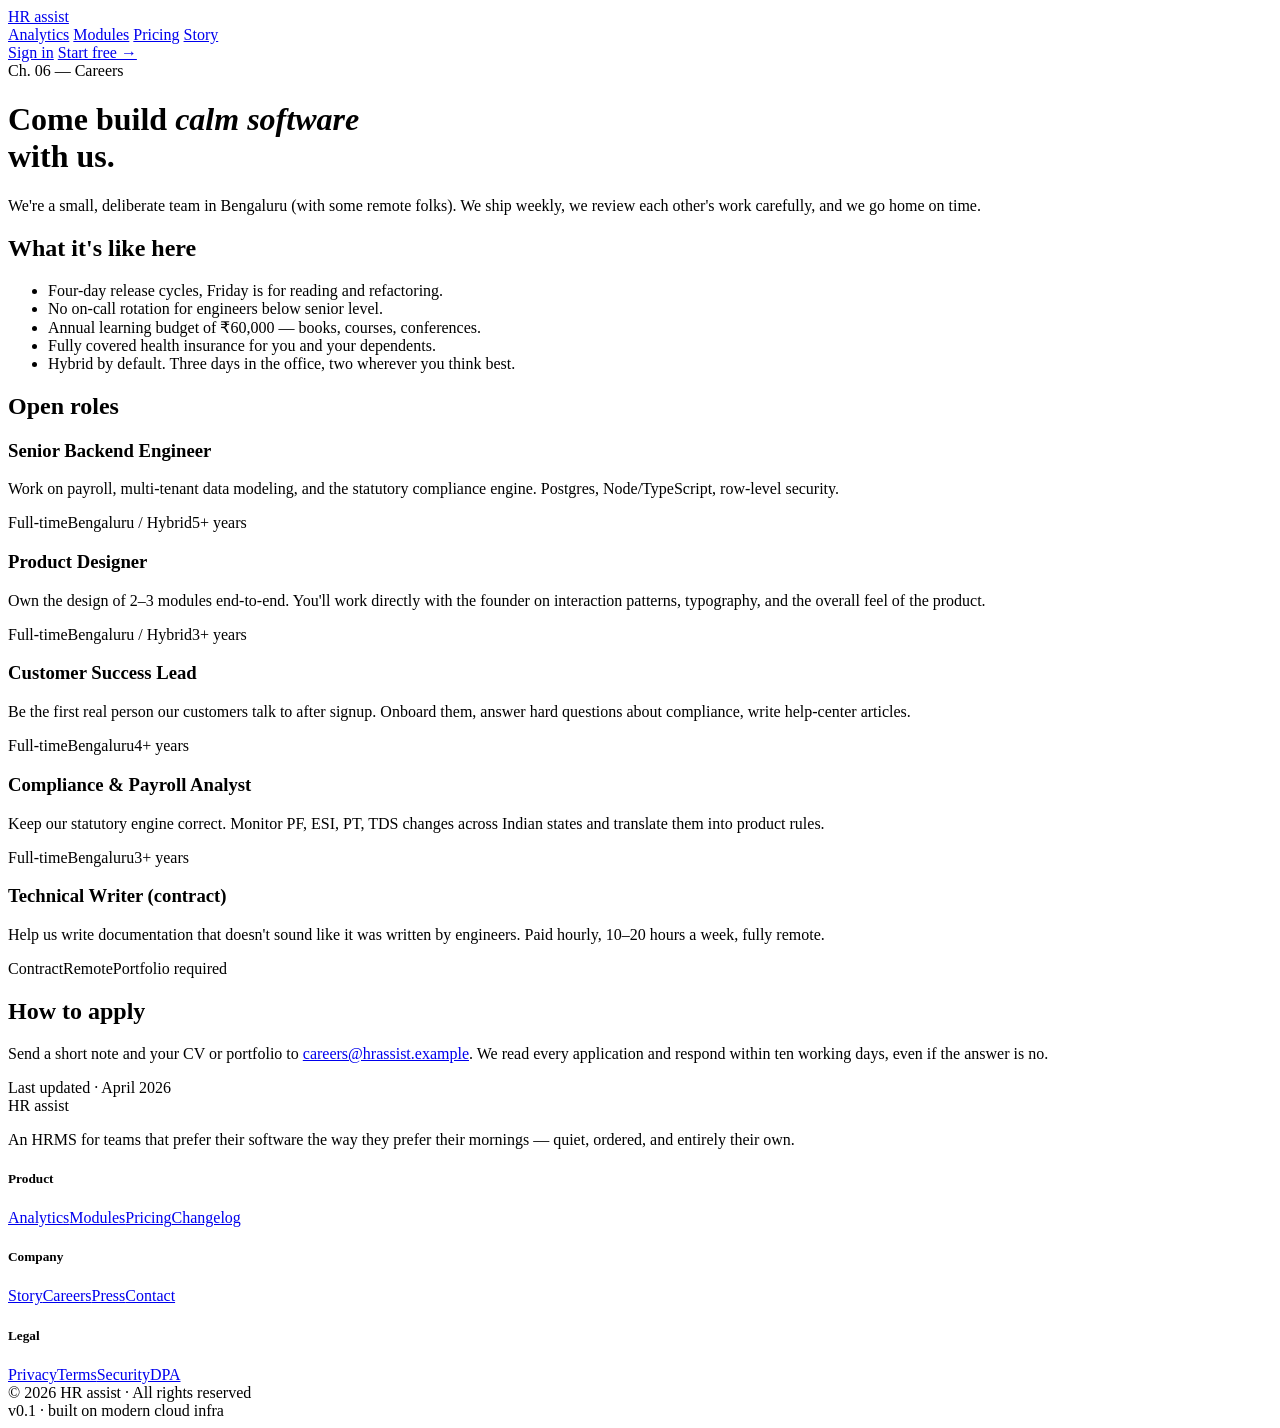
==== careers.html @ 1bcc3409 "Add files via upload" ====
<!doctype html>
<html lang="en">
<head>
<meta charset="utf-8"/>
<meta name="viewport" content="width=device-width,initial-scale=1"/>
<title>Careers — HR assist</title>
<meta name="description" content="Open roles at HR assist — engineering, design, customer success."/>
<link rel="preconnect" href="https://fonts.googleapis.com">
<link rel="preconnect" href="https://fonts.gstatic.com" crossorigin>
<link href="https://fonts.googleapis.com/css2?family=Fraunces:opsz,wght@9..144,300..700&family=Inter+Tight:wght@300..700&family=JetBrains+Mono:wght@400;500&display=swap" rel="stylesheet">
<link rel="stylesheet" href="assets/styles.css">
</head>
<body>
<nav>
  <div class="nav-inner">
    <a href="index.html" class="logo"><span class="logo-mark"></span>HR assist</a>
    <div class="nav-links">
      <a href="index.html#analytics">Analytics</a>
      <a href="index.html#modules">Modules</a>
      <a href="index.html#pricing">Pricing</a>
      <a href="story.html">Story</a>
    </div>
    <div class="nav-cta">
      <a class="btn btn-ghost" href="#">Sign in</a>
      <a class="btn btn-primary" href="https://forms.gle/YOUR_FORM_ID" target="_blank" rel="noopener">Start free →</a>
    </div>
  </div>
</nav>
<main class="page">
  <div class="wrap">
    <div class="eyebrow">Ch. 06 — Careers</div>
    <h1 class="serif">Come build <em>calm software</em><br>with us.</h1>
    <p class="lede">We're a small, deliberate team in Bengaluru (with some remote folks). We ship weekly, we review each other's work carefully, and we go home on time.</p>

    <h2>What it's like here</h2>
    <ul>
      <li>Four-day release cycles, Friday is for reading and refactoring.</li>
      <li>No on-call rotation for engineers below senior level.</li>
      <li>Annual learning budget of ₹60,000 — books, courses, conferences.</li>
      <li>Fully covered health insurance for you and your dependents.</li>
      <li>Hybrid by default. Three days in the office, two wherever you think best.</li>
    </ul>

    <h2>Open roles</h2>
    <div class="jobs">
      <div class="job">
        <h3 class="serif">Senior Backend Engineer</h3>
        <p>Work on payroll, multi-tenant data modeling, and the statutory compliance engine. Postgres, Node/TypeScript, row-level security.</p>
        <div class="tags"><span>Full-time</span><span>Bengaluru / Hybrid</span><span>5+ years</span></div>
      </div>
      <div class="job">
        <h3 class="serif">Product Designer</h3>
        <p>Own the design of 2–3 modules end-to-end. You'll work directly with the founder on interaction patterns, typography, and the overall feel of the product.</p>
        <div class="tags"><span>Full-time</span><span>Bengaluru / Hybrid</span><span>3+ years</span></div>
      </div>
      <div class="job">
        <h3 class="serif">Customer Success Lead</h3>
        <p>Be the first real person our customers talk to after signup. Onboard them, answer hard questions about compliance, write help-center articles.</p>
        <div class="tags"><span>Full-time</span><span>Bengaluru</span><span>4+ years</span></div>
      </div>
      <div class="job">
        <h3 class="serif">Compliance &amp; Payroll Analyst</h3>
        <p>Keep our statutory engine correct. Monitor PF, ESI, PT, TDS changes across Indian states and translate them into product rules.</p>
        <div class="tags"><span>Full-time</span><span>Bengaluru</span><span>3+ years</span></div>
      </div>
      <div class="job">
        <h3 class="serif">Technical Writer (contract)</h3>
        <p>Help us write documentation that doesn't sound like it was written by engineers. Paid hourly, 10–20 hours a week, fully remote.</p>
        <div class="tags"><span>Contract</span><span>Remote</span><span>Portfolio required</span></div>
      </div>
    </div>

    <h2>How to apply</h2>
    <p>Send a short note and your CV or portfolio to <a class="inline" href="mailto:careers@hrassist.example">careers@hrassist.example</a>. We read every application and respond within ten working days, even if the answer is no.</p>

    <div class="meta">Last updated · April 2026</div>

  </div>
</main>
<footer>
  <div class="wrap">
    <div class="foot">
      <div class="foot-brand">
        <div class="logo"><span class="logo-mark"></span>HR assist</div>
        <p>An HRMS for teams that prefer their software the way they prefer their mornings — quiet, ordered, and entirely their own.</p>
      </div>
      <div><h5>Product</h5><a href="index.html#analytics">Analytics</a><a href="index.html#modules">Modules</a><a href="index.html#pricing">Pricing</a><a href="changelog.html">Changelog</a></div>
      <div><h5>Company</h5><a href="story.html">Story</a><a href="careers.html">Careers</a><a href="press.html">Press</a><a href="contact.html">Contact</a></div>
      <div><h5>Legal</h5><a href="privacy.html">Privacy</a><a href="terms.html">Terms</a><a href="security.html">Security</a><a href="dpa.html">DPA</a></div>
    </div>
    <div class="foot-bottom">
      <div>© 2026 HR assist · All rights reserved</div>
      <div class="mono">v0.1 · built on modern cloud infra</div>
    </div>
  </div>
</footer>
<script src="assets/reveal.js"></script>
</body>
</html>
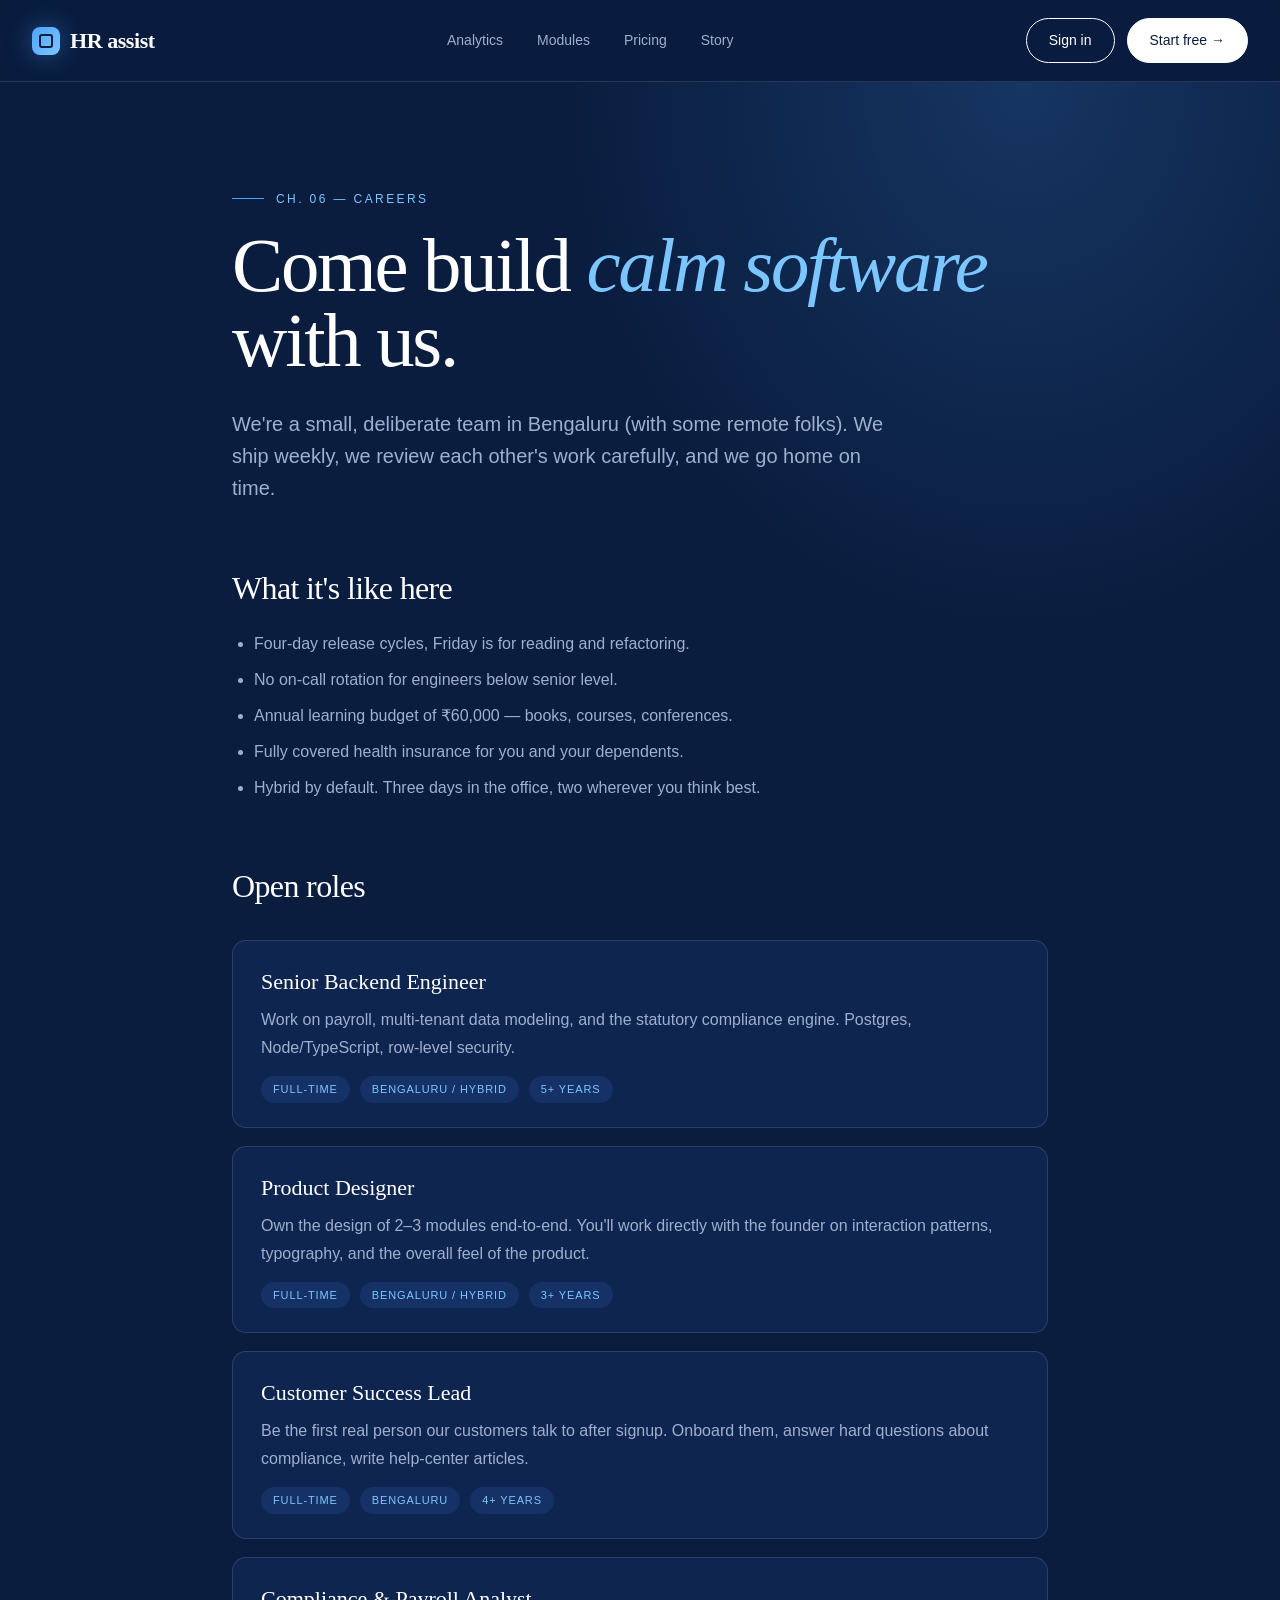
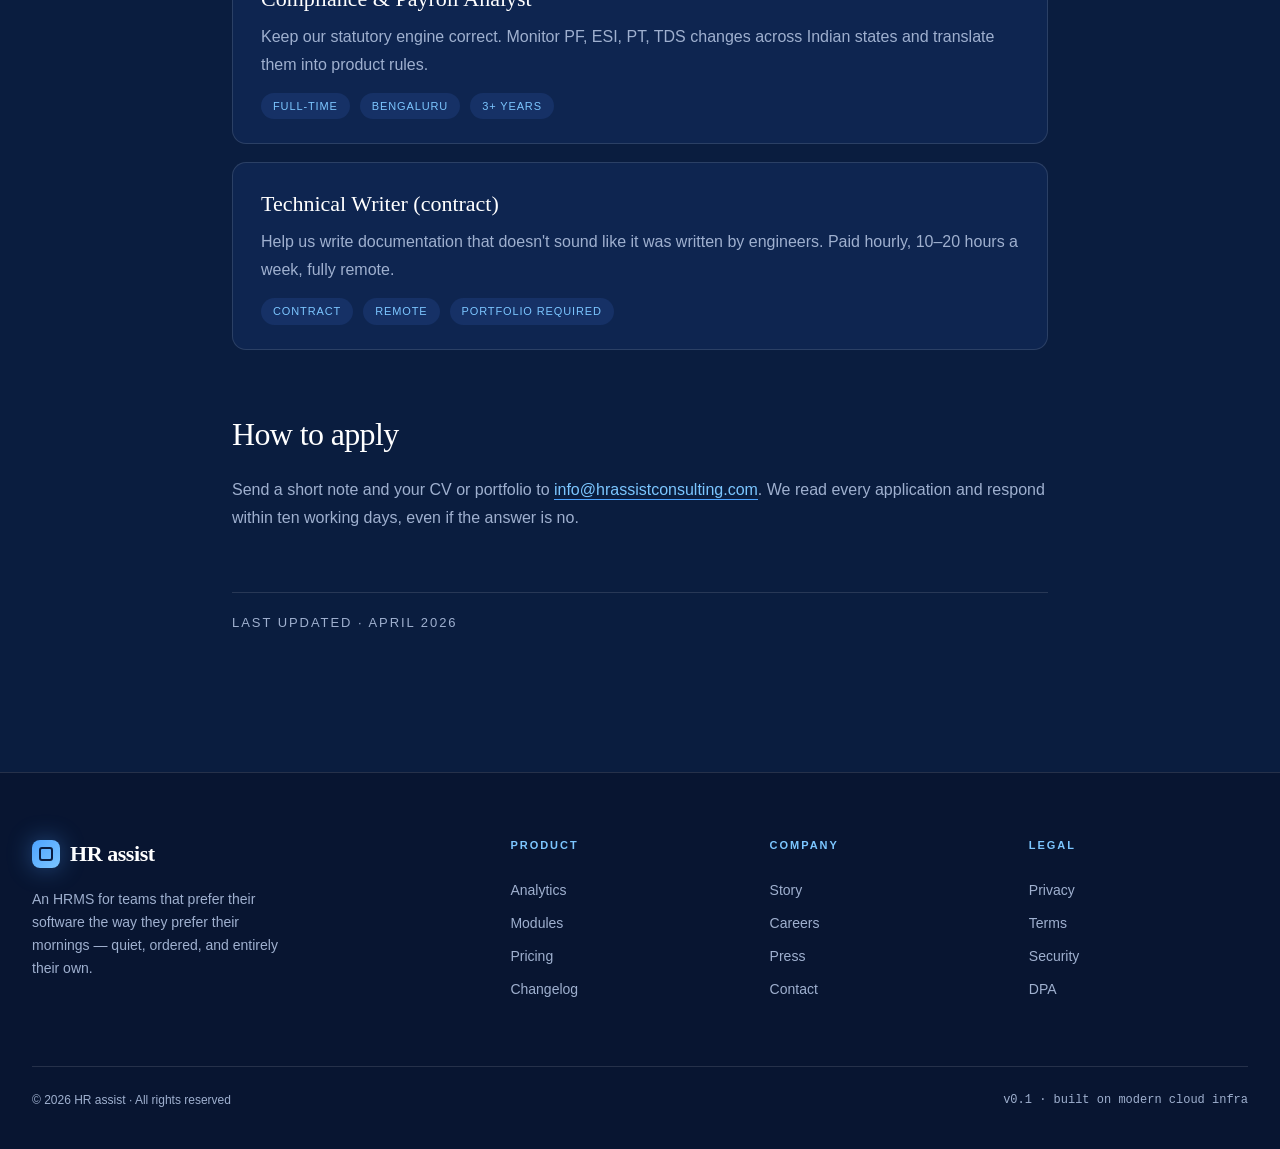
==== commit 598c2f3b: "Update careers.html" ====
--- a/careers.html
+++ b/careers.html
@@ -22,7 +22,7 @@
     </div>
     <div class="nav-cta">
       <a class="btn btn-ghost" href="#">Sign in</a>
-      <a class="btn btn-primary" href="https://forms.gle/YOUR_FORM_ID" target="_blank" rel="noopener">Start free →</a>
+      <a class="btn btn-primary" href="signup.html">Start free →</a>
     </div>
   </div>
 </nav>
@@ -71,7 +71,7 @@
     </div>
 
     <h2>How to apply</h2>
-    <p>Send a short note and your CV or portfolio to <a class="inline" href="mailto:careers@hrassist.example">careers@hrassist.example</a>. We read every application and respond within ten working days, even if the answer is no.</p>
+    <p>Send a short note and your CV or portfolio to <a class="inline" href="mailto:info@hrassistconsulting.com">info@hrassistconsulting.com</a>. We read every application and respond within ten working days, even if the answer is no.</p>
 
     <div class="meta">Last updated · April 2026</div>
 
--- a/assets/styles.css
+++ b/assets/styles.css
@@ -0,0 +1,381 @@
+:root{
+  --navy:#0a1d3f;
+  --navy-2:#0e2550;
+  --navy-3:#163166;
+  --ink:#081531;
+  --white:#ffffff;
+  --paper:#f6f8fc;
+  --mute:#9fb0cf;
+  --line:rgba(255,255,255,.12);
+  --line-dark:rgba(10,29,63,.12);
+  --accent:#4da3ff;
+  --accent-2:#7cc6ff;
+}
+*{box-sizing:border-box;margin:0;padding:0}
+html,body{background:var(--navy);color:var(--white);font-family:"Inter Tight",sans-serif;font-size:16px;line-height:1.5;-webkit-font-smoothing:antialiased}
+body{overflow-x:hidden}
+a{color:inherit;text-decoration:none}
+img{display:block;max-width:100%}
+.serif{font-family:"Fraunces",serif;font-variation-settings:"SOFT" 30}
+.mono{font-family:"JetBrains Mono",monospace}
+.wrap{max-width:1280px;margin:0 auto;padding:0 32px}
+
+/* NAV */
+nav{position:sticky;top:0;z-index:50;background:rgba(10,29,63,.78);backdrop-filter:blur(14px);border-bottom:1px solid var(--line)}
+.nav-inner{display:flex;align-items:center;justify-content:space-between;padding:18px 32px;max-width:1280px;margin:0 auto}
+.logo{font-family:"Fraunces",serif;font-weight:600;font-size:22px;letter-spacing:-.02em;display:flex;align-items:center;gap:10px}
+.logo-mark{width:28px;height:28px;border-radius:8px;background:linear-gradient(135deg,var(--accent),var(--accent-2));position:relative;box-shadow:0 0 24px rgba(77,163,255,.4)}
+.logo-mark::after{content:"";position:absolute;inset:7px;border:2px solid var(--navy);border-radius:3px}
+.nav-links{display:flex;gap:34px;font-size:14px;color:var(--mute)}
+.nav-links a:hover{color:var(--accent-2)}
+.nav-cta{display:flex;gap:12px;align-items:center}
+.btn{padding:11px 22px;border-radius:999px;font-size:14px;font-weight:500;border:1px solid var(--white);transition:.2s;cursor:pointer;display:inline-flex;align-items:center;gap:8px}
+.btn-primary{background:var(--white);color:var(--navy);border-color:var(--white)}
+.btn-primary:hover{background:var(--accent);color:var(--white);border-color:var(--accent)}
+.btn-ghost{background:transparent;color:var(--white)}
+.btn-ghost:hover{background:var(--white);color:var(--navy)}
+@media(max-width:860px){.nav-links{display:none}}
+
+/* HERO */
+.hero{padding:90px 0 60px;position:relative;overflow:hidden}
+.hero::before{content:"";position:absolute;inset:0;background:
+  radial-gradient(ellipse 60% 50% at 80% 10%,rgba(77,163,255,.25),transparent 60%),
+  radial-gradient(ellipse 50% 40% at 10% 60%,rgba(124,198,255,.12),transparent 60%);
+  pointer-events:none}
+.hero .wrap{position:relative}
+.eyebrow{display:inline-flex;align-items:center;gap:12px;font-size:12px;letter-spacing:.2em;text-transform:uppercase;color:var(--accent-2);margin-bottom:28px}
+.eyebrow::before{content:"";width:32px;height:1px;background:var(--accent)}
+.hero h1{font-family:"Fraunces",serif;font-weight:300;font-size:clamp(44px,7.5vw,108px);line-height:.95;letter-spacing:-.035em;max-width:15ch}
+.hero h1 em{font-style:italic;font-weight:400;color:var(--accent-2)}
+.hero h1 .under{text-decoration:underline;text-decoration-thickness:2px;text-underline-offset:12px;text-decoration-color:var(--accent)}
+.hero-sub{display:grid;grid-template-columns:1.4fr 1fr;gap:60px;margin-top:56px;align-items:end}
+.hero-sub p{font-size:19px;color:var(--mute);max-width:48ch;line-height:1.6}
+.hero-meta{font-size:13px;color:var(--mute);text-align:right}
+.hero-meta .num{font-family:"Fraunces",serif;font-size:48px;color:var(--white);display:block;line-height:1;font-weight:400}
+.hero-ctas{display:flex;gap:14px;margin-top:36px;flex-wrap:wrap}
+@media(max-width:860px){.hero-sub{grid-template-columns:1fr;gap:28px}.hero-meta{text-align:left}}
+
+/* HERO IMAGE MONTAGE */
+.montage{margin-top:90px;display:grid;grid-template-columns:1.6fr 1fr;gap:22px;position:relative}
+.montage-main{border-radius:16px;overflow:hidden;border:1px solid var(--line);box-shadow:0 40px 80px -30px rgba(0,0,0,.6);position:relative;aspect-ratio:16/10}
+.montage-main img{width:100%;height:100%;object-fit:cover}
+.montage-main::after{content:"";position:absolute;inset:0;background:linear-gradient(180deg,transparent 40%,rgba(10,29,63,.6));pointer-events:none}
+.montage-tag{position:absolute;left:24px;bottom:24px;font-size:12px;letter-spacing:.15em;text-transform:uppercase;color:var(--white);background:rgba(10,29,63,.7);backdrop-filter:blur(8px);padding:10px 16px;border-radius:999px;border:1px solid var(--line);z-index:2}
+.montage-side{display:grid;grid-template-rows:1fr 1fr;gap:22px}
+.montage-side > div{border-radius:16px;overflow:hidden;border:1px solid var(--line);position:relative}
+.montage-side img{width:100%;height:100%;object-fit:cover}
+.montage-side > div::after{content:"";position:absolute;inset:0;background:linear-gradient(180deg,transparent 50%,rgba(10,29,63,.7))}
+.side-lbl{position:absolute;left:18px;bottom:16px;font-family:"Fraunces",serif;font-size:20px;font-style:italic;z-index:2}
+@media(max-width:860px){.montage{grid-template-columns:1fr}}
+
+/* MARQUEE */
+.marquee{margin-top:100px;border-top:1px solid var(--line);border-bottom:1px solid var(--line);overflow:hidden;background:var(--navy-2)}
+.marquee-track{display:flex;gap:60px;padding:22px 0;white-space:nowrap;animation:scroll 40s linear infinite;font-family:"Fraunces",serif;font-size:22px;font-style:italic;color:var(--mute)}
+.marquee-track span{display:inline-flex;align-items:center;gap:60px}
+.marquee-track span::after{content:"âœ¦";color:var(--accent);font-style:normal}
+@keyframes scroll{to{transform:translateX(-50%)}}
+
+/* SECTIONS */
+section{padding:120px 0}
+.section-head{display:grid;grid-template-columns:1fr 2fr;gap:60px;margin-bottom:80px;align-items:end}
+.section-head .tag{font-size:12px;text-transform:uppercase;letter-spacing:.2em;color:var(--accent-2)}
+.section-head h2{font-family:"Fraunces",serif;font-weight:300;font-size:clamp(36px,5vw,72px);line-height:1;letter-spacing:-.03em;margin-top:18px}
+.section-head h2 em{font-style:italic;color:var(--mute)}
+.section-head .intro{font-size:17px;color:var(--mute);max-width:52ch;padding-bottom:12px;line-height:1.65}
+@media(max-width:860px){.section-head{grid-template-columns:1fr;gap:24px}}
+
+/* ANALYTICS SHOWCASE */
+.showcase{display:grid;grid-template-columns:repeat(12,1fr);gap:20px}
+.card{border:1px solid var(--line);border-radius:16px;overflow:hidden;background:var(--navy-2);position:relative;transition:.3s}
+.card:hover{transform:translateY(-6px);border-color:var(--accent)}
+.card .img{aspect-ratio:16/10;overflow:hidden;position:relative}
+.card .img img{width:100%;height:100%;object-fit:cover;transition:.6s}
+.card:hover .img img{transform:scale(1.05)}
+.card .img::after{content:"";position:absolute;inset:0;background:linear-gradient(180deg,transparent 50%,rgba(10,29,63,.85))}
+.card .body{padding:26px 28px}
+.card .num{font-family:"JetBrains Mono",monospace;font-size:11px;color:var(--accent);letter-spacing:.15em}
+.card h3{font-family:"Fraunces",serif;font-size:28px;font-weight:400;letter-spacing:-.02em;margin:10px 0 10px;line-height:1.1}
+.card h3 em{font-style:italic;color:var(--accent-2)}
+.card p{font-size:14px;color:var(--mute);line-height:1.6}
+.card.w4{grid-column:span 4}
+.card.w6{grid-column:span 6}
+.card.w8{grid-column:span 8}
+.card.w12{grid-column:span 12}
+@media(max-width:980px){.card.w4,.card.w6,.card.w8,.card.w12{grid-column:span 12}}
+
+/* MODULES GRID */
+.modules{display:grid;grid-template-columns:repeat(12,1fr);gap:20px}
+.mod{grid-column:span 4;border:1px solid var(--line);border-radius:14px;padding:30px;background:var(--navy-2);min-height:240px;display:flex;flex-direction:column;justify-content:space-between;position:relative;transition:.3s;overflow:hidden}
+.mod:hover{background:var(--navy-3);transform:translateY(-4px);border-color:var(--accent)}
+.mod-num{font-family:"JetBrains Mono",monospace;font-size:11px;color:var(--accent);letter-spacing:.15em}
+.mod h3{font-family:"Fraunces",serif;font-size:28px;font-weight:400;letter-spacing:-.02em;margin:16px 0 12px;line-height:1.1}
+.mod h3 em{font-style:italic}
+.mod-list{font-size:13px;color:var(--mute);line-height:1.75;list-style:none}
+.mod-list li{padding-left:16px;position:relative}
+.mod-list li::before{content:"-”";position:absolute;left:0;color:var(--accent)}
+.mod.feat{grid-column:span 8;background:linear-gradient(135deg,var(--navy-3),var(--navy-2));border-color:var(--accent)}
+.mod.feat h3{font-size:42px;max-width:14ch}
+@media(max-width:980px){.mod,.mod.feat{grid-column:span 12}}
+
+/* STATS BAND */
+.stats{padding:100px 0;border-top:1px solid var(--line);border-bottom:1px solid var(--line);background:var(--navy-2);position:relative;overflow:hidden}
+.stats::before{content:"";position:absolute;inset:0;background:radial-gradient(circle at 70% 50%,rgba(77,163,255,.12),transparent 60%)}
+.stats .wrap{position:relative}
+.stats-grid{display:grid;grid-template-columns:repeat(4,1fr);gap:40px}
+.stats-grid div{border-left:1px solid var(--line);padding-left:24px}
+.stats-grid .num{font-family:"Fraunces",serif;font-size:64px;font-weight:300;color:var(--white);line-height:1;letter-spacing:-.03em}
+.stats-grid .num em{color:var(--accent-2);font-style:italic}
+.stats-grid .lbl{font-size:13px;color:var(--mute);margin-top:12px;line-height:1.5}
+@media(max-width:780px){.stats-grid{grid-template-columns:1fr 1fr;gap:30px}}
+
+/* QUOTE */
+.quote{padding:140px 0;text-align:center;position:relative;overflow:hidden}
+.quote::before{content:"";position:absolute;inset:0;background:radial-gradient(ellipse 50% 40% at 50% 50%,rgba(77,163,255,.12),transparent 70%)}
+.quote .wrap{position:relative}
+.quote blockquote{font-family:"Fraunces",serif;font-weight:300;font-style:italic;font-size:clamp(28px,4vw,52px);line-height:1.2;letter-spacing:-.02em;max-width:22ch;margin:0 auto}
+.quote blockquote::before{content:"\201C";color:var(--accent);font-size:1.3em;line-height:0;vertical-align:-.3em;margin-right:.1em}
+.quote blockquote::after{content:"\201D";color:var(--accent);font-size:1.3em;line-height:0;vertical-align:-.3em}
+.quote cite{display:block;margin-top:40px;font-size:13px;text-transform:uppercase;letter-spacing:.18em;color:var(--mute);font-style:normal}
+
+/* PRICING */
+.price-grid{display:grid;grid-template-columns:repeat(3,1fr);gap:24px;margin-top:60px}
+.price-grid.two{grid-template-columns:repeat(2,1fr);max-width:900px;margin-left:auto;margin-right:auto}
+.price{border:1px solid var(--line);border-radius:16px;padding:38px 32px;background:var(--navy-2);display:flex;flex-direction:column;transition:.3s}
+.price:hover{border-color:var(--accent)}
+.price.feat{background:var(--white);color:var(--navy);position:relative;border-color:var(--white)}
+.price.feat::before{content:"Most chosen";position:absolute;top:-13px;left:32px;background:var(--accent);color:var(--white);font-size:11px;padding:6px 14px;border-radius:999px;text-transform:uppercase;letter-spacing:.12em}
+.price h4{font-family:"Fraunces",serif;font-size:26px;font-weight:400;font-style:italic}
+.price .amt{font-family:"Fraunces",serif;font-size:64px;font-weight:300;letter-spacing:-.03em;line-height:1;margin:20px 0}
+.price .amt small{font-size:14px;color:var(--mute);font-family:"Inter Tight",sans-serif}
+.price.feat .amt small{color:#5a7199}
+.price ul{list-style:none;margin:24px 0;font-size:14px;flex:1}
+.price li{padding:10px 0;border-bottom:1px dashed var(--line);display:flex;gap:10px}
+.price.feat li{border-color:rgba(10,29,63,.12)}
+.price li::before{content:"+";color:var(--accent);font-weight:600}
+.price .btn{justify-content:center}
+@media(max-width:860px){.price-grid,.price-grid.two{grid-template-columns:1fr}}
+
+/* CTA FINAL */
+.cta-final{padding:160px 0;text-align:center;position:relative;overflow:hidden}
+.cta-final::before{content:"";position:absolute;inset:0;background:
+  radial-gradient(ellipse 60% 50% at 50% 50%,rgba(77,163,255,.25),transparent 60%)}
+.cta-final .wrap{position:relative}
+.cta-final h2{font-family:"Fraunces",serif;font-weight:300;font-size:clamp(48px,8vw,128px);line-height:.92;letter-spacing:-.04em;max-width:15ch;margin:0 auto}
+.cta-final h2 em{font-style:italic;color:var(--accent-2)}
+.cta-final .btn{margin-top:48px;padding:18px 36px;font-size:16px}
+
+/* FOOTER */
+footer{border-top:1px solid var(--line);padding:64px 0 40px;background:var(--ink)}
+.foot{display:grid;grid-template-columns:2fr 1fr 1fr 1fr;gap:40px}
+.foot h5{font-size:11px;text-transform:uppercase;letter-spacing:.18em;color:var(--accent-2);margin-bottom:20px}
+.foot a{display:block;font-size:14px;padding:6px 0;color:var(--mute)}
+.foot a:hover{color:var(--white)}
+.foot-brand p{font-size:14px;color:var(--mute);margin-top:18px;max-width:34ch;line-height:1.65}
+.foot-bottom{margin-top:60px;padding-top:24px;border-top:1px solid var(--line);display:flex;justify-content:space-between;font-size:12px;color:var(--mute)}
+@media(max-width:780px){.foot{grid-template-columns:1fr 1fr}.foot-bottom{flex-direction:column;gap:10px}}
+
+.reveal{opacity:0;transform:translateY(28px);transition:opacity .9s ease,transform .9s ease}
+.reveal.in{opacity:1;transform:none}
+
+/* ---------- SUBPAGE (story, careers, legal, etc.) ---------- */
+.page{padding:100px 0 140px;position:relative;overflow:hidden}
+.page::before{content:"";position:absolute;inset:0;background:radial-gradient(ellipse 60% 40% at 80% 0%,rgba(77,163,255,.18),transparent 60%);pointer-events:none}
+.page .wrap{position:relative;max-width:880px}
+.page .eyebrow{margin-bottom:20px}
+.page h1{font-family:"Fraunces",serif;font-weight:300;font-size:clamp(42px,6vw,84px);line-height:.98;letter-spacing:-.03em;margin-bottom:30px}
+.page h1 em{font-style:italic;color:var(--accent-2)}
+.page .lede{font-size:20px;color:var(--mute);line-height:1.6;max-width:60ch;margin-bottom:60px}
+.page h2{font-family:"Fraunces",serif;font-weight:400;font-size:32px;letter-spacing:-.02em;margin:60px 0 18px;color:var(--white)}
+.page h3{font-family:"Fraunces",serif;font-weight:400;font-size:22px;margin:36px 0 12px;color:var(--accent-2)}
+.page p,.page li{font-size:16px;color:var(--mute);line-height:1.75;margin-bottom:14px}
+.page ul,.page ol{padding-left:22px;margin-bottom:20px}
+.page li{margin-bottom:8px}
+.page strong{color:var(--white);font-weight:500}
+.page a.inline{color:var(--accent-2);border-bottom:1px solid var(--accent);padding-bottom:1px}
+.page .meta{font-size:13px;color:var(--mute);text-transform:uppercase;letter-spacing:.15em;margin-top:60px;padding-top:20px;border-top:1px solid var(--line)}
+
+.jobs{display:grid;gap:18px;margin-top:30px}
+.job{border:1px solid var(--line);border-radius:14px;padding:24px 28px;background:var(--navy-2);transition:.3s}
+.job:hover{border-color:var(--accent);transform:translateY(-3px)}
+.job h3{margin:0 0 8px;color:var(--white)}
+.job .tags{display:flex;gap:10px;flex-wrap:wrap;margin-top:14px}
+.job .tags span{font-size:11px;padding:5px 12px;border-radius:999px;background:var(--navy-3);color:var(--accent-2);letter-spacing:.08em;text-transform:uppercase}
+
+.contact-grid{display:grid;grid-template-columns:1fr 1fr;gap:24px;margin-top:30px}
+.contact-card{border:1px solid var(--line);border-radius:14px;padding:28px;background:var(--navy-2)}
+.contact-card h3{margin-top:0;color:var(--white)}
+@media(max-width:780px){.contact-grid{grid-template-columns:1fr}}
+
+.changelog-entry{border-left:2px solid var(--accent);padding-left:24px;margin-bottom:40px}
+.changelog-entry .date{font-family:"JetBrains Mono",monospace;font-size:12px;color:var(--accent);letter-spacing:.12em}
+.changelog-entry h3{margin:6px 0 12px;color:var(--white)}
+
+/* ---------- SIGNUP PAGE ---------- */
+.signup-page{padding:70px 0 120px;position:relative;overflow:hidden;min-height:calc(100vh - 80px)}
+.signup-page::before{content:"";position:absolute;inset:0;background:
+  radial-gradient(ellipse 60% 50% at 85% 15%,rgba(77,163,255,.22),transparent 60%),
+  radial-gradient(ellipse 50% 40% at 15% 80%,rgba(124,198,255,.10),transparent 60%);
+  pointer-events:none}
+.signup-page .wrap{position:relative}
+.signup-grid{display:grid;grid-template-columns:1fr 1.2fr;gap:80px;align-items:start}
+@media(max-width:960px){.signup-grid{grid-template-columns:1fr;gap:60px}}
+
+.signup-intro .eyebrow{margin-bottom:24px}
+.signup-intro h1{font-family:"Fraunces",serif;font-weight:300;font-size:clamp(40px,5.5vw,76px);line-height:.98;letter-spacing:-.03em;margin-bottom:28px}
+.signup-intro h1 em{font-style:italic;color:var(--accent-2)}
+.signup-intro .lede{font-size:18px;color:var(--mute);line-height:1.65;max-width:42ch;margin-bottom:48px}
+
+.signup-bullets{list-style:none;display:flex;flex-direction:column;gap:24px;margin-bottom:48px}
+.signup-bullets li{display:flex;gap:18px;align-items:flex-start}
+.bullet-num{font-family:"JetBrains Mono",monospace;font-size:11px;color:var(--accent);letter-spacing:.12em;border:1px solid var(--line);padding:6px 10px;border-radius:6px;flex-shrink:0;margin-top:2px}
+.signup-bullets strong{display:block;font-family:"Fraunces",serif;font-size:18px;font-weight:400;color:var(--white);margin-bottom:4px}
+.signup-bullets p{font-size:14px;color:var(--mute);line-height:1.6;margin:0}
+
+.signup-trust{border-top:1px solid var(--line);padding-top:28px;margin-top:12px}
+.signup-trust .mono{font-size:11px;color:var(--accent-2);letter-spacing:.15em;text-transform:uppercase;margin-bottom:10px}
+.signup-trust p{font-size:13px;color:var(--mute);line-height:1.6;max-width:38ch}
+
+/* Form card */
+.signup-form-wrap{position:relative}
+.signup-form{background:var(--navy-2);border:1px solid var(--line);border-radius:20px;padding:48px 44px;box-shadow:0 40px 80px -40px rgba(0,0,0,.5)}
+@media(max-width:640px){.signup-form{padding:32px 24px;border-radius:16px}}
+
+.form-head{margin-bottom:36px;padding-bottom:28px;border-bottom:1px solid var(--line)}
+.form-head .tag{font-size:11px;text-transform:uppercase;letter-spacing:.2em;color:var(--accent-2);margin-bottom:12px}
+.form-head h2{font-family:"Fraunces",serif;font-size:36px;font-weight:300;letter-spacing:-.02em}
+.form-head h2 em{font-style:italic;color:var(--accent-2)}
+
+.field{margin-bottom:26px}
+.field-row{display:grid;grid-template-columns:1fr 1fr;gap:20px;margin-bottom:26px}
+.field-row .field{margin-bottom:0}
+@media(max-width:560px){.field-row{grid-template-columns:1fr;gap:26px}}
+
+.field label{display:block;font-size:13px;font-weight:500;color:var(--white);margin-bottom:10px;letter-spacing:.01em}
+.field .req{color:var(--accent);margin-left:2px}
+.field .hint,.field .hint-inline{font-size:12px;color:var(--mute);margin-top:6px;display:block}
+.field .hint-inline{display:inline;margin-left:8px;font-weight:400;text-transform:none;letter-spacing:0}
+
+.field input[type=text],
+.field input[type=email],
+.field input[type=tel],
+.field textarea{
+  width:100%;
+  background:var(--navy);
+  border:1px solid var(--line);
+  border-radius:10px;
+  padding:14px 16px;
+  color:var(--white);
+  font-family:inherit;
+  font-size:15px;
+  line-height:1.5;
+  transition:.2s;
+}
+.field input::placeholder,.field textarea::placeholder{color:#5a6b8a}
+.field input:focus,.field textarea:focus{
+  outline:none;
+  border-color:var(--accent);
+  background:var(--navy-3);
+  box-shadow:0 0 0 4px rgba(77,163,255,.12);
+}
+.field textarea{resize:vertical;min-height:100px}
+.field input:invalid:not(:placeholder-shown){border-color:#ff6b6b}
+
+/* Radio card group */
+.radio-grid{display:grid;grid-template-columns:repeat(5,1fr);gap:10px}
+@media(max-width:720px){.radio-grid{grid-template-columns:repeat(2,1fr)}}
+.radio-card{position:relative;cursor:pointer}
+.radio-card input{position:absolute;opacity:0;pointer-events:none}
+.radio-label{
+  display:flex;flex-direction:column;align-items:center;justify-content:center;
+  padding:16px 10px;
+  border:1px solid var(--line);
+  border-radius:10px;
+  background:var(--navy);
+  transition:.2s;
+  text-align:center;
+  min-height:72px;
+}
+.radio-label strong{font-family:"Fraunces",serif;font-size:18px;font-weight:400;color:var(--white);display:block}
+.radio-label small{font-size:11px;color:var(--mute);margin-top:4px;letter-spacing:.02em}
+.radio-card:hover .radio-label{border-color:var(--accent-2);background:var(--navy-3)}
+.radio-card input:checked + .radio-label{
+  border-color:var(--accent);
+  background:linear-gradient(135deg,rgba(77,163,255,.18),rgba(77,163,255,.06));
+  box-shadow:0 0 0 3px rgba(77,163,255,.15);
+}
+.radio-card input:checked + .radio-label strong{color:var(--accent-2)}
+
+/* Chip checkboxes */
+.chip-grid{display:flex;flex-wrap:wrap;gap:8px}
+.chip{position:relative;cursor:pointer}
+.chip input{position:absolute;opacity:0;pointer-events:none}
+.chip span{
+  display:inline-block;
+  padding:9px 16px;
+  border:1px solid var(--line);
+  border-radius:999px;
+  background:var(--navy);
+  font-size:13px;
+  color:var(--mute);
+  transition:.2s;
+}
+.chip:hover span{border-color:var(--accent-2);color:var(--white)}
+.chip input:checked + span{
+  border-color:var(--accent);
+  background:var(--accent);
+  color:var(--navy);
+  font-weight:500;
+}
+
+/* Consent checkbox */
+.consent{margin:10px 0 30px;padding:18px 20px;background:var(--navy);border:1px solid var(--line);border-radius:10px}
+.consent label{display:flex;gap:12px;align-items:flex-start;cursor:pointer;font-size:13px;color:var(--mute);line-height:1.55}
+.consent input[type=checkbox]{
+  width:18px;height:18px;
+  accent-color:var(--accent);
+  flex-shrink:0;
+  margin-top:1px;
+  cursor:pointer;
+}
+.consent a.inline{color:var(--accent-2);border-bottom:1px solid var(--accent)}
+
+/* Submit button */
+.btn-submit{
+  width:100%;
+  justify-content:center;
+  padding:18px 28px;
+  font-size:15px;
+  font-weight:500;
+  position:relative;
+}
+.btn-submit .btn-loading{display:none}
+.btn-submit.is-loading .btn-label{display:none}
+.btn-submit.is-loading .btn-loading{display:inline}
+.btn-submit:disabled{opacity:.7;cursor:wait}
+
+.form-footer{text-align:center;margin-top:24px;font-size:13px;color:var(--mute)}
+.form-footer a.inline{color:var(--accent-2);border-bottom:1px solid var(--accent)}
+
+/* Success state */
+.signup-success{
+  background:var(--navy-2);
+  border:1px solid var(--accent);
+  border-radius:20px;
+  padding:60px 48px;
+  text-align:center;
+  box-shadow:0 40px 80px -40px rgba(0,0,0,.5);
+}
+.success-mark{
+  width:72px;height:72px;
+  border-radius:50%;
+  background:linear-gradient(135deg,var(--accent),var(--accent-2));
+  color:var(--navy);
+  font-size:38px;
+  font-weight:600;
+  display:flex;align-items:center;justify-content:center;
+  margin:0 auto 28px;
+  box-shadow:0 0 40px rgba(77,163,255,.4);
+}
+.signup-success h2{font-family:"Fraunces",serif;font-size:36px;font-weight:300;letter-spacing:-.02em;margin-bottom:16px}
+.signup-success p{font-size:16px;color:var(--mute);line-height:1.65;max-width:48ch;margin:0 auto 32px}
+.signup-success a.inline{color:var(--accent-2);border-bottom:1px solid var(--accent)}
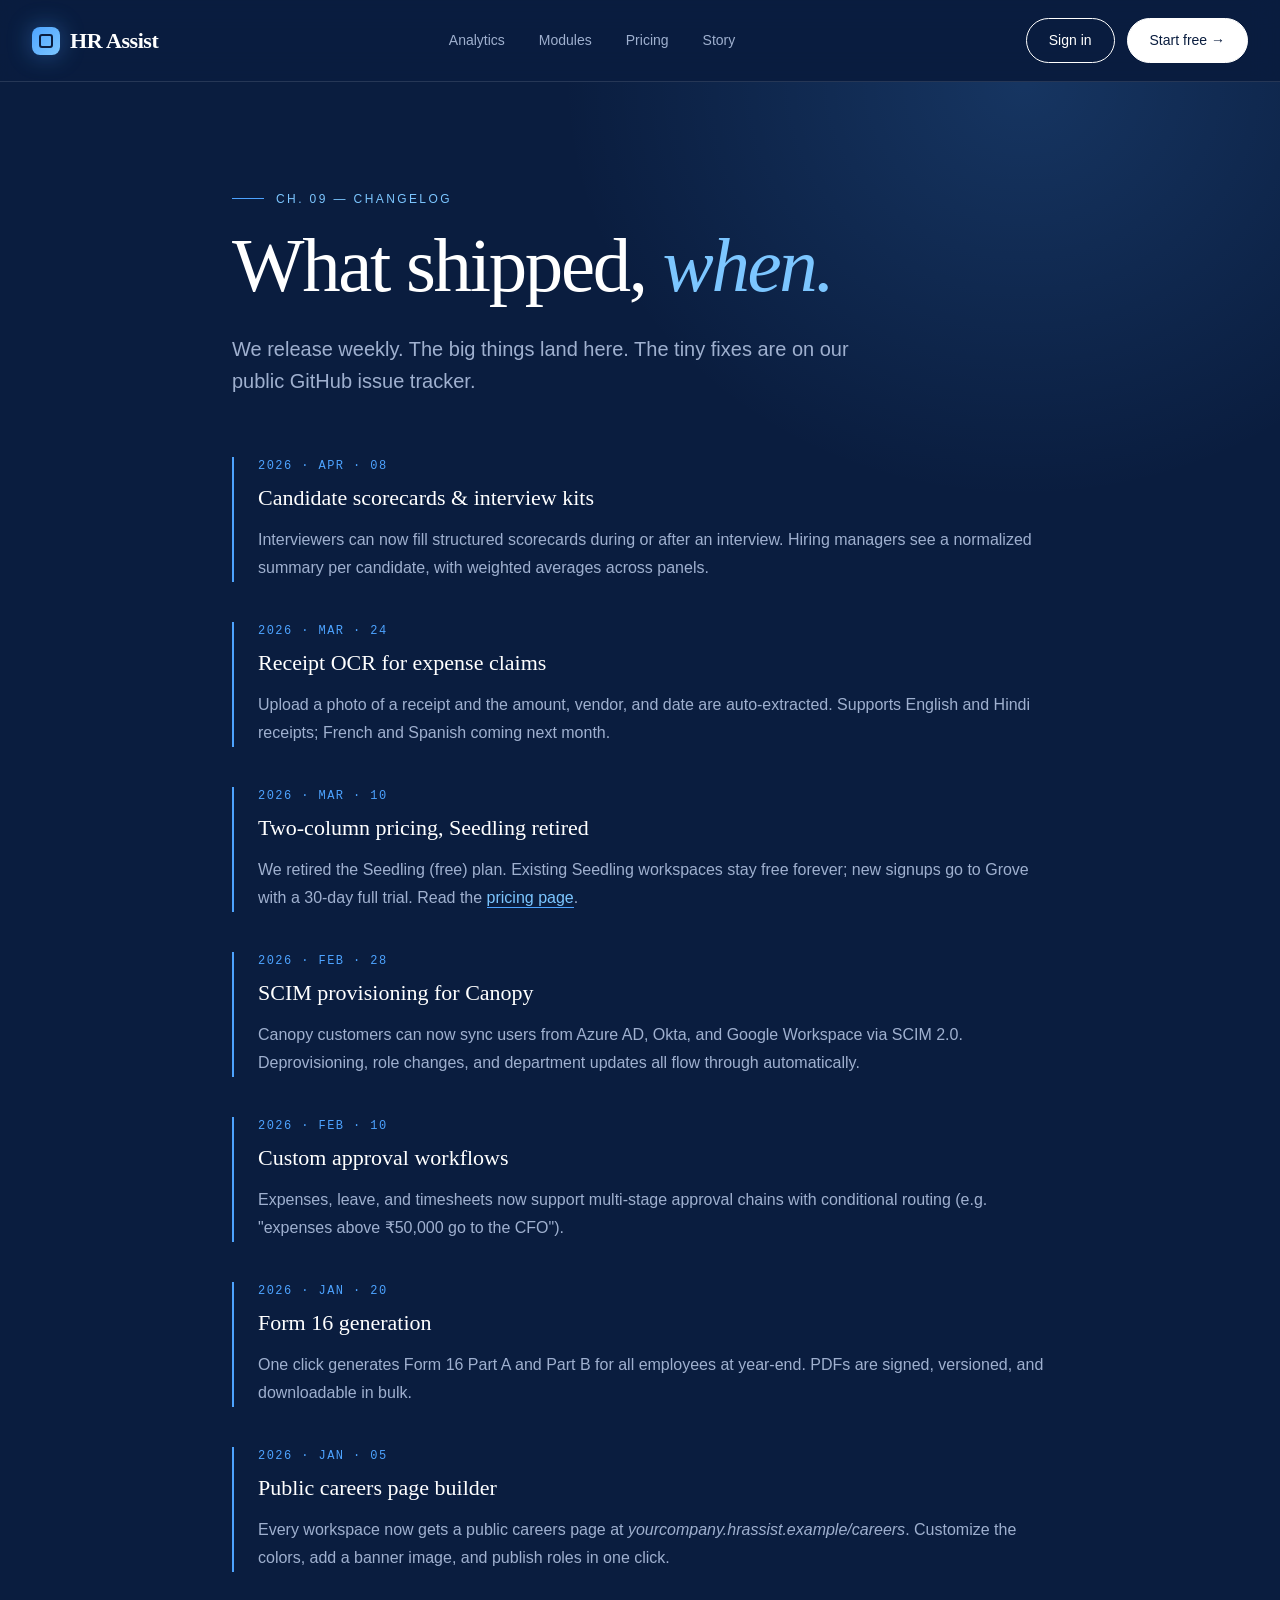
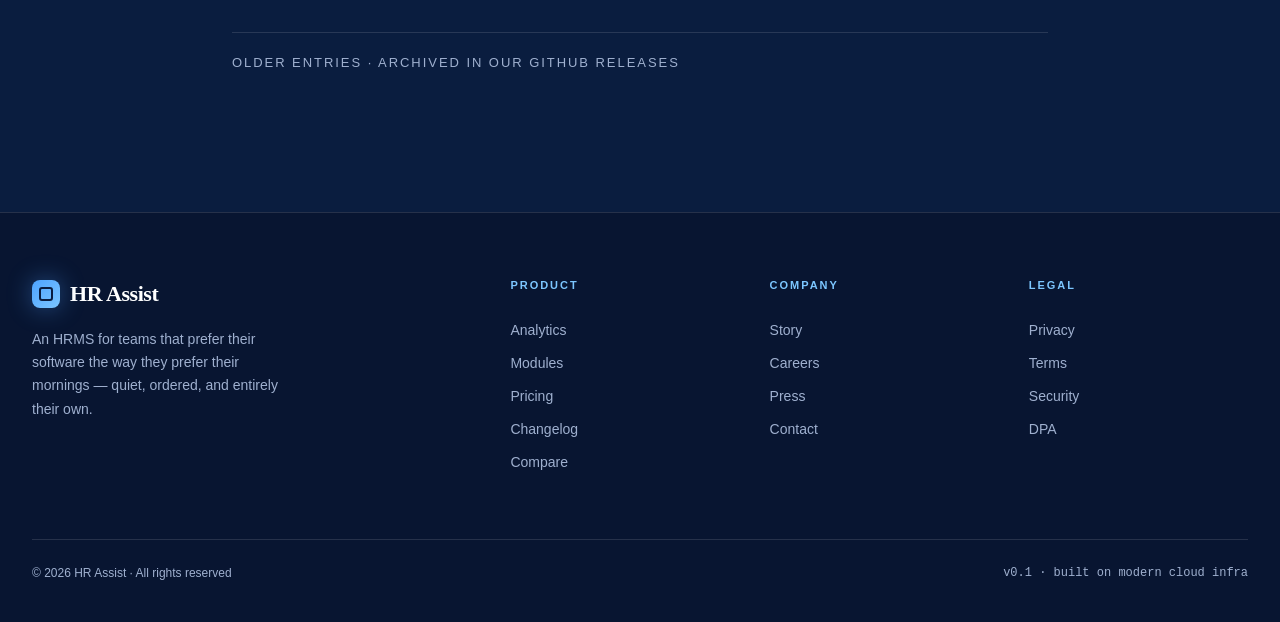
==== commit a29367e9: "Update careers.html" ====
--- a/careers.html
+++ b/careers.html
@@ -1,19 +1,57 @@
 <!doctype html>
-<html lang="en">
+<html lang="en-IN">
 <head>
 <meta charset="utf-8"/>
 <meta name="viewport" content="width=device-width,initial-scale=1"/>
-<title>Careers — HR assist</title>
-<meta name="description" content="Open roles at HR assist — engineering, design, customer success."/>
+
+<!-- Primary SEO -->
+<title>Changelog — product updates and release notes | HR Assist</title>
+<meta name="description" content="Product updates and release notes for HR Assist. New modules, improvements and fixes — published in plain language."/>
+<meta name="author" content="HR Assist"/>
+<meta name="robots" content="index,follow,max-image-preview:large,max-snippet:-1"/>
+<link rel="canonical" href="https://hrassistconsulting.com/changelog.html"/>
+
+<!-- Hreflang -->
+<link rel="alternate" hreflang="en-IN" href="https://hrassistconsulting.com/changelog.html"/>
+<link rel="alternate" hreflang="en" href="https://hrassistconsulting.com/changelog.html"/>
+<link rel="alternate" hreflang="x-default" href="https://hrassistconsulting.com/changelog.html"/>
+
+<!-- Icons -->
+<link rel="icon" href="/favicon.svg" type="image/svg+xml"/>
+<link rel="apple-touch-icon" href="/favicon.svg"/>
+<link rel="manifest" href="/site.webmanifest"/>
+<meta name="theme-color" content="#0e0d0b"/>
+
+<!-- Open Graph -->
+<meta property="og:type" content="article"/>
+<meta property="og:site_name" content="HR Assist"/>
+<meta property="og:title" content="Changelog — product updates and release notes | HR Assist"/>
+<meta property="og:description" content="Product updates and release notes for HR Assist. New modules, improvements and fixes — published in plain language."/>
+<meta property="og:url" content="https://hrassistconsulting.com/changelog.html"/>
+<meta property="og:image" content="https://hrassistconsulting.com/og-image.png"/>
+<meta property="og:image:width" content="1200"/>
+<meta property="og:image:height" content="630"/>
+<meta property="og:locale" content="en_IN"/>
+
+<!-- Twitter -->
+<meta name="twitter:card" content="summary_large_image"/>
+<meta name="twitter:title" content="Changelog — product updates and release notes | HR Assist"/>
+<meta name="twitter:description" content="Product updates and release notes for HR Assist. New modules, improvements and fixes — published in plain language."/>
+<meta name="twitter:image" content="https://hrassistconsulting.com/og-image.png"/>
+
+<!-- Fonts -->
 <link rel="preconnect" href="https://fonts.googleapis.com">
 <link rel="preconnect" href="https://fonts.gstatic.com" crossorigin>
 <link href="https://fonts.googleapis.com/css2?family=Fraunces:opsz,wght@9..144,300..700&family=Inter+Tight:wght@300..700&family=JetBrains+Mono:wght@400;500&display=swap" rel="stylesheet">
 <link rel="stylesheet" href="assets/styles.css">
+
+<!-- Structured data -->
+<script type="application/ld+json">{"@context": "https://schema.org", "@type": "BreadcrumbList", "itemListElement": [{"@type": "ListItem", "position": 1, "name": "Home", "item": "https://hrassistconsulting.com/"}, {"@type": "ListItem", "position": 2, "name": "Changelog", "item": "https://hrassistconsulting.com/changelog.html"}]}</script>
 </head>
 <body>
 <nav>
   <div class="nav-inner">
-    <a href="index.html" class="logo"><span class="logo-mark"></span>HR assist</a>
+    <a href="index.html" class="logo"><span class="logo-mark"></span>HR Assist</a>
     <div class="nav-links">
       <a href="index.html#analytics">Analytics</a>
       <a href="index.html#modules">Modules</a>
@@ -22,58 +60,59 @@
     </div>
     <div class="nav-cta">
       <a class="btn btn-ghost" href="#">Sign in</a>
-      <a class="btn btn-primary" href="signup.html">Start free →</a>
+      <a class="btn btn-primary" href="/signup.html">Start free →</a>
     </div>
   </div>
 </nav>
 <main class="page">
   <div class="wrap">
-    <div class="eyebrow">Ch. 06 — Careers</div>
-    <h1 class="serif">Come build <em>calm software</em><br>with us.</h1>
-    <p class="lede">We're a small, deliberate team in Bengaluru (with some remote folks). We ship weekly, we review each other's work carefully, and we go home on time.</p>
+    <div class="eyebrow">Ch. 09 — Changelog</div>
+    <h1 class="serif">What shipped, <em>when.</em></h1>
+    <p class="lede">We release weekly. The big things land here. The tiny fixes are on our public GitHub issue tracker.</p>
 
-    <h2>What it's like here</h2>
-    <ul>
-      <li>Four-day release cycles, Friday is for reading and refactoring.</li>
-      <li>No on-call rotation for engineers below senior level.</li>
-      <li>Annual learning budget of ₹60,000 — books, courses, conferences.</li>
-      <li>Fully covered health insurance for you and your dependents.</li>
-      <li>Hybrid by default. Three days in the office, two wherever you think best.</li>
-    </ul>
-
-    <h2>Open roles</h2>
-    <div class="jobs">
-      <div class="job">
-        <h3 class="serif">Senior Backend Engineer</h3>
-        <p>Work on payroll, multi-tenant data modeling, and the statutory compliance engine. Postgres, Node/TypeScript, row-level security.</p>
-        <div class="tags"><span>Full-time</span><span>Bengaluru / Hybrid</span><span>5+ years</span></div>
-      </div>
-      <div class="job">
-        <h3 class="serif">Product Designer</h3>
-        <p>Own the design of 2–3 modules end-to-end. You'll work directly with the founder on interaction patterns, typography, and the overall feel of the product.</p>
-        <div class="tags"><span>Full-time</span><span>Bengaluru / Hybrid</span><span>3+ years</span></div>
-      </div>
-      <div class="job">
-        <h3 class="serif">Customer Success Lead</h3>
-        <p>Be the first real person our customers talk to after signup. Onboard them, answer hard questions about compliance, write help-center articles.</p>
-        <div class="tags"><span>Full-time</span><span>Bengaluru</span><span>4+ years</span></div>
-      </div>
-      <div class="job">
-        <h3 class="serif">Compliance &amp; Payroll Analyst</h3>
-        <p>Keep our statutory engine correct. Monitor PF, ESI, PT, TDS changes across Indian states and translate them into product rules.</p>
-        <div class="tags"><span>Full-time</span><span>Bengaluru</span><span>3+ years</span></div>
-      </div>
-      <div class="job">
-        <h3 class="serif">Technical Writer (contract)</h3>
-        <p>Help us write documentation that doesn't sound like it was written by engineers. Paid hourly, 10–20 hours a week, fully remote.</p>
-        <div class="tags"><span>Contract</span><span>Remote</span><span>Portfolio required</span></div>
-      </div>
+    <div class="changelog-entry">
+      <div class="date">2026 · APR · 08</div>
+      <h3 class="serif">Candidate scorecards &amp; interview kits</h3>
+      <p>Interviewers can now fill structured scorecards during or after an interview. Hiring managers see a normalized summary per candidate, with weighted averages across panels.</p>
     </div>
 
-    <h2>How to apply</h2>
-    <p>Send a short note and your CV or portfolio to <a class="inline" href="mailto:info@hrassistconsulting.com">info@hrassistconsulting.com</a>. We read every application and respond within ten working days, even if the answer is no.</p>
+    <div class="changelog-entry">
+      <div class="date">2026 · MAR · 24</div>
+      <h3 class="serif">Receipt OCR for expense claims</h3>
+      <p>Upload a photo of a receipt and the amount, vendor, and date are auto-extracted. Supports English and Hindi receipts; French and Spanish coming next month.</p>
+    </div>
 
-    <div class="meta">Last updated · April 2026</div>
+    <div class="changelog-entry">
+      <div class="date">2026 · MAR · 10</div>
+      <h3 class="serif">Two-column pricing, Seedling retired</h3>
+      <p>We retired the Seedling (free) plan. Existing Seedling workspaces stay free forever; new signups go to Grove with a 30-day full trial. Read the <a class="inline" href="index.html#pricing">pricing page</a>.</p>
+    </div>
+
+    <div class="changelog-entry">
+      <div class="date">2026 · FEB · 28</div>
+      <h3 class="serif">SCIM provisioning for Canopy</h3>
+      <p>Canopy customers can now sync users from Azure AD, Okta, and Google Workspace via SCIM 2.0. Deprovisioning, role changes, and department updates all flow through automatically.</p>
+    </div>
+
+    <div class="changelog-entry">
+      <div class="date">2026 · FEB · 10</div>
+      <h3 class="serif">Custom approval workflows</h3>
+      <p>Expenses, leave, and timesheets now support multi-stage approval chains with conditional routing (e.g. "expenses above ₹50,000 go to the CFO").</p>
+    </div>
+
+    <div class="changelog-entry">
+      <div class="date">2026 · JAN · 20</div>
+      <h3 class="serif">Form 16 generation</h3>
+      <p>One click generates Form 16 Part A and Part B for all employees at year-end. PDFs are signed, versioned, and downloadable in bulk.</p>
+    </div>
+
+    <div class="changelog-entry">
+      <div class="date">2026 · JAN · 05</div>
+      <h3 class="serif">Public careers page builder</h3>
+      <p>Every workspace now gets a public careers page at <em>yourcompany.hrassist.example/careers</em>. Customize the colors, add a banner image, and publish roles in one click.</p>
+    </div>
+
+    <div class="meta">Older entries · archived in our GitHub releases</div>
 
   </div>
 </main>
@@ -81,15 +120,15 @@
   <div class="wrap">
     <div class="foot">
       <div class="foot-brand">
-        <div class="logo"><span class="logo-mark"></span>HR assist</div>
+        <div class="logo"><span class="logo-mark"></span>HR Assist</div>
         <p>An HRMS for teams that prefer their software the way they prefer their mornings — quiet, ordered, and entirely their own.</p>
       </div>
-      <div><h5>Product</h5><a href="index.html#analytics">Analytics</a><a href="index.html#modules">Modules</a><a href="index.html#pricing">Pricing</a><a href="changelog.html">Changelog</a></div>
+      <div><h5>Product</h5><a href="index.html#analytics">Analytics</a><a href="index.html#modules">Modules</a><a href="index.html#pricing">Pricing</a><a href="changelog.html">Changelog</a><a href="/compare.html">Compare</a></div>
       <div><h5>Company</h5><a href="story.html">Story</a><a href="careers.html">Careers</a><a href="press.html">Press</a><a href="contact.html">Contact</a></div>
       <div><h5>Legal</h5><a href="privacy.html">Privacy</a><a href="terms.html">Terms</a><a href="security.html">Security</a><a href="dpa.html">DPA</a></div>
     </div>
     <div class="foot-bottom">
-      <div>© 2026 HR assist · All rights reserved</div>
+      <div>© 2026 HR Assist · All rights reserved</div>
       <div class="mono">v0.1 · built on modern cloud infra</div>
     </div>
   </div>
--- a/assets/styles.css
+++ b/assets/styles.css
@@ -72,7 +72,7 @@
 .marquee{margin-top:100px;border-top:1px solid var(--line);border-bottom:1px solid var(--line);overflow:hidden;background:var(--navy-2)}
 .marquee-track{display:flex;gap:60px;padding:22px 0;white-space:nowrap;animation:scroll 40s linear infinite;font-family:"Fraunces",serif;font-size:22px;font-style:italic;color:var(--mute)}
 .marquee-track span{display:inline-flex;align-items:center;gap:60px}
-.marquee-track span::after{content:"âœ¦";color:var(--accent);font-style:normal}
+.marquee-track span::after{content:"-";color:var(--accent);font-style:normal}
 @keyframes scroll{to{transform:translateX(-50%)}}
 
 /* SECTIONS */
@@ -379,3 +379,79 @@
 .signup-success h2{font-family:"Fraunces",serif;font-size:36px;font-weight:300;letter-spacing:-.02em;margin-bottom:16px}
 .signup-success p{font-size:16px;color:var(--mute);line-height:1.65;max-width:48ch;margin:0 auto 32px}
 .signup-success a.inline{color:var(--accent-2);border-bottom:1px solid var(--accent)}
+
+/* ============================================================
+   FAQ section (homepage) — added for SEO + UX
+   ============================================================ */
+.faq-section{padding:120px 0 100px;border-top:1px solid rgba(0,0,0,.06)}
+.faq-list{max-width:760px;margin:48px auto 0;display:flex;flex-direction:column;gap:14px}
+.faq-list details{
+  border:1px solid rgba(0,0,0,.1);
+  border-radius:14px;
+  padding:22px 26px;
+  background:rgba(255,255,255,.5);
+  transition:background .2s ease, border-color .2s ease;
+}
+.faq-list details[open]{background:#fff;border-color:rgba(0,0,0,.18)}
+.faq-list summary{
+  cursor:pointer;
+  list-style:none;
+  font-family:"Inter Tight",system-ui,sans-serif;
+  font-size:17px;
+  display:flex;justify-content:space-between;align-items:center;gap:16px;
+}
+.faq-list summary::-webkit-details-marker{display:none}
+.faq-list summary::after{
+  content:"+";
+  font-family:"Fraunces",serif;
+  font-size:22px;
+  line-height:1;
+  font-weight:300;
+  transition:transform .2s ease;
+}
+.faq-list details[open] summary::after{content:"–"}
+.faq-list details p{
+  margin:14px 0 0;
+  font-size:15.5px;
+  line-height:1.65;
+  color:#3d3a35;
+}
+.faq-list details p a{color:inherit;border-bottom:1px solid currentColor}
+
+/* Generic skip-link for a11y (helps Lighthouse / SEO score) */
+.skip-link{
+  position:absolute;left:-9999px;top:0;
+  background:#0e0d0b;color:#f4efe6;padding:10px 14px;border-radius:0 0 8px 0;z-index:9999;
+}
+.skip-link:focus{left:0}
+
+/* Breadcrumb (used on inner pages) */
+.breadcrumb{
+  font-family:"JetBrains Mono",monospace;
+  font-size:12px;
+  letter-spacing:.08em;
+  text-transform:uppercase;
+  color:#6b6760;
+  margin:24px 0 0;
+}
+.breadcrumb a{color:inherit;border-bottom:1px solid transparent}
+.breadcrumb a:hover{border-bottom-color:currentColor}
+.breadcrumb span[aria-current]{color:#0e0d0b}
+
+/* Comparison table — used on /compare.html */
+.compare-table-wrap{overflow-x:auto;margin:32px 0;border:1px solid rgba(0,0,0,.1);border-radius:14px;background:#fff}
+.compare-table{width:100%;border-collapse:collapse;font-size:14.5px}
+.compare-table th,.compare-table td{padding:14px 18px;text-align:left;border-bottom:1px solid rgba(0,0,0,.06)}
+.compare-table thead th{
+  background:#0e0d0b;color:#f4efe6;
+  font-family:"JetBrains Mono",monospace;font-size:11px;letter-spacing:.08em;text-transform:uppercase;
+  font-weight:500;
+  border-bottom:none;
+}
+.compare-table tbody tr:nth-child(odd) td{background:rgba(0,0,0,.015)}
+.compare-table tbody td:first-child{font-weight:500}
+.compare-table tbody td:nth-child(2){font-weight:600;color:#0e0d0b}
+.compare-table tr:last-child td{border-bottom:none}
+
+/* CTA box used on long-form pages */
+.cta-box h3{font-family:"Fraunces",serif;font-size:26px;font-weight:300;letter-spacing:-.01em}
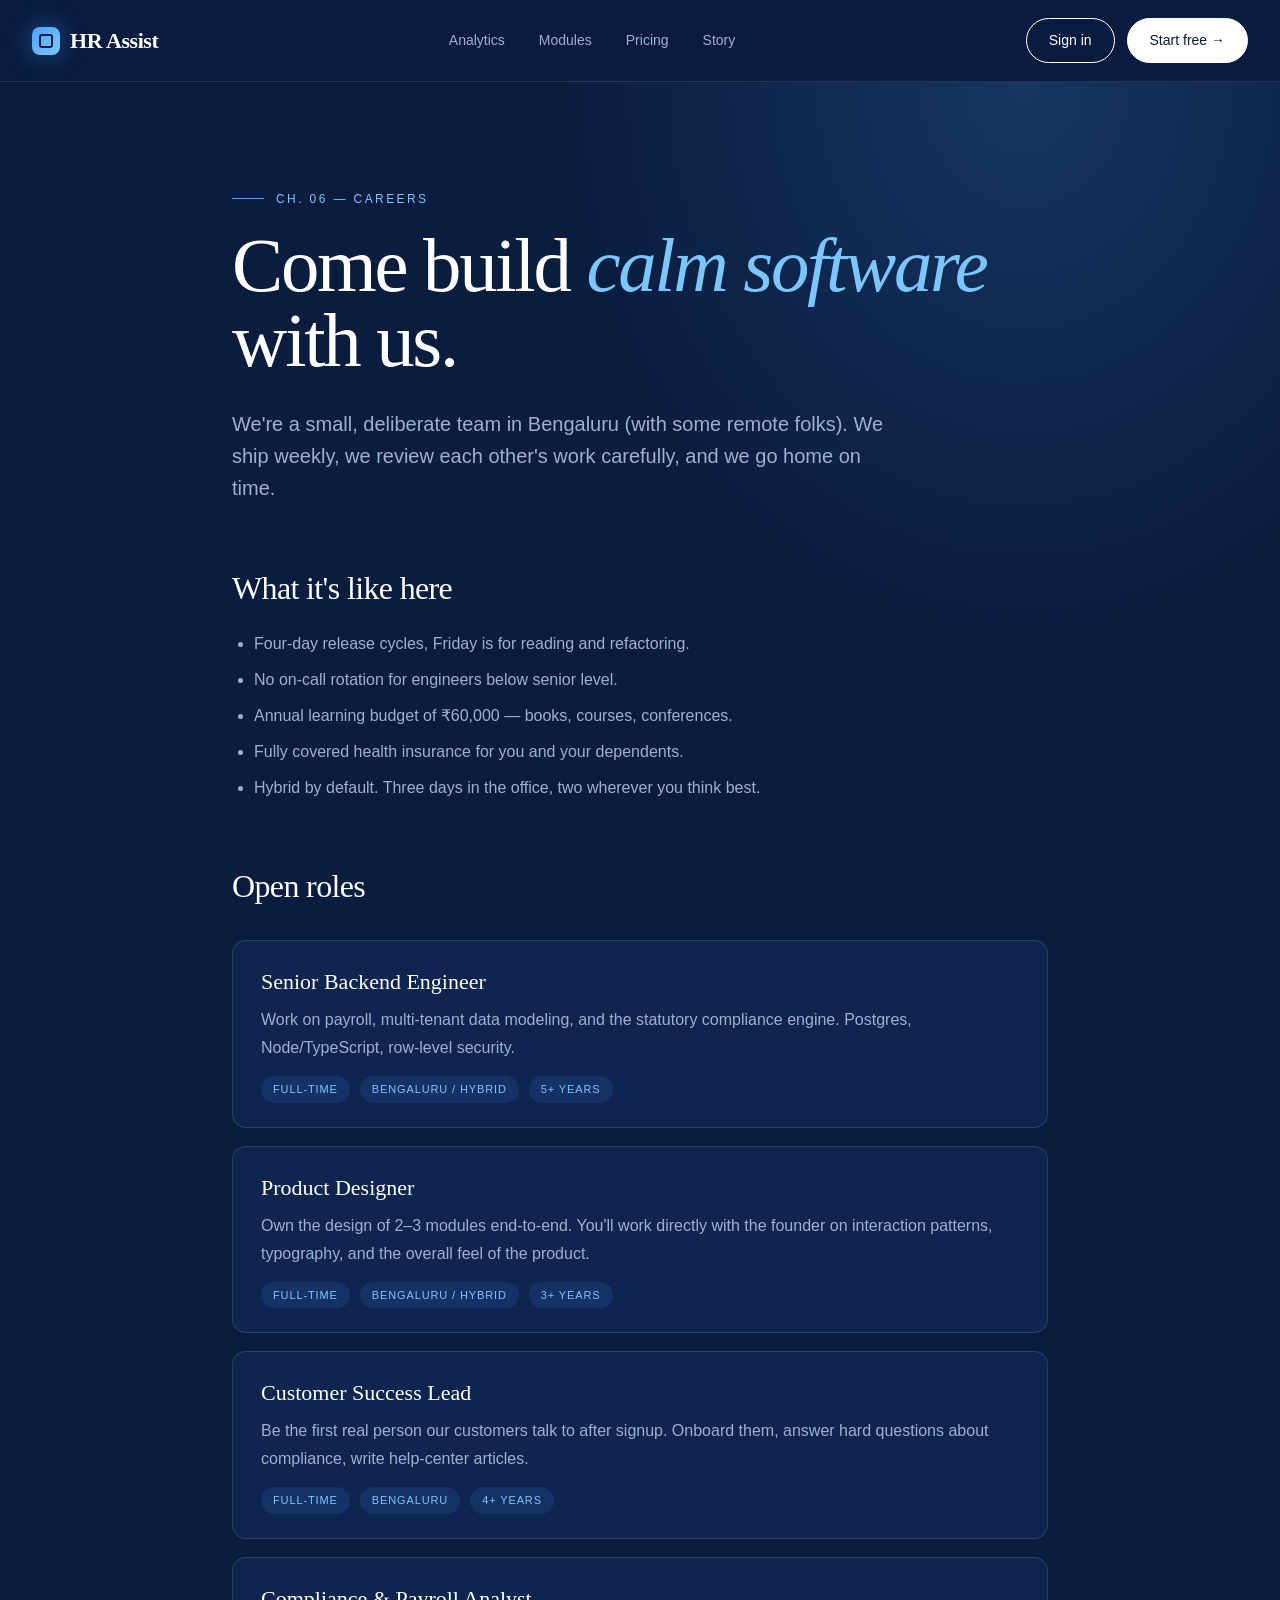
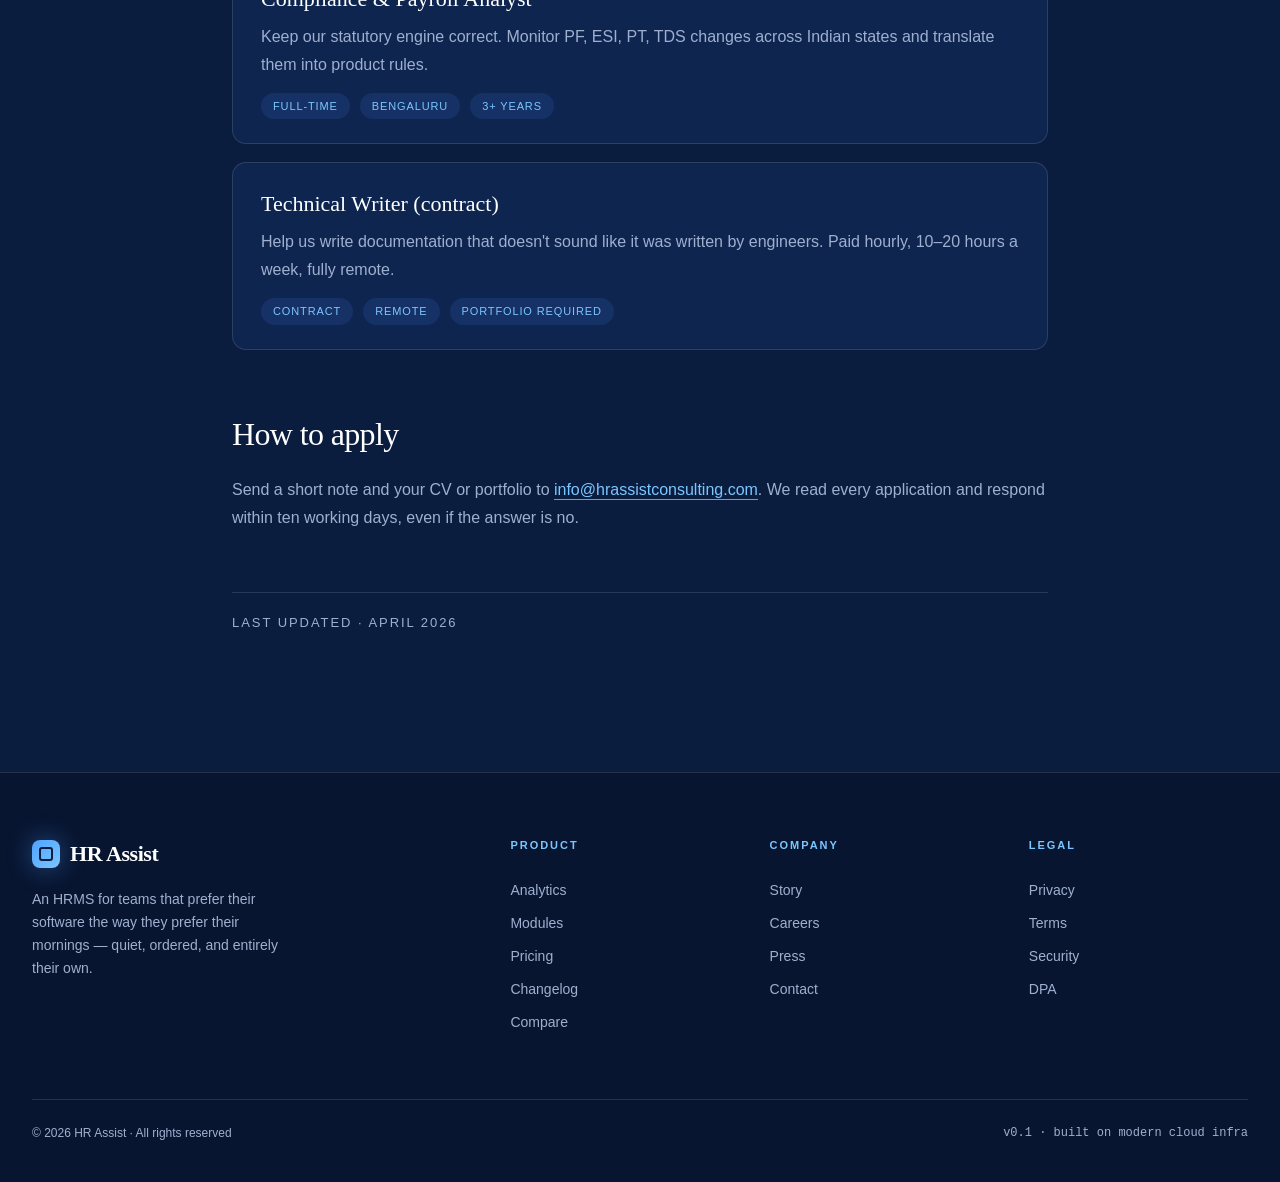
==== commit 156ff1ad: "Update careers.html" ====
--- a/careers.html
+++ b/careers.html
@@ -5,16 +5,16 @@
 <meta name="viewport" content="width=device-width,initial-scale=1"/>
 
 <!-- Primary SEO -->
-<title>Changelog — product updates and release notes | HR Assist</title>
-<meta name="description" content="Product updates and release notes for HR Assist. New modules, improvements and fixes — published in plain language."/>
+<title>Careers at HR Assist — engineering, design, customer success | Bengaluru</title>
+<meta name="description" content="Open roles at HR Assist. Calm engineering culture in Bengaluru with hybrid flexibility. Hiring backend engineers, product designers, customer success and compliance analysts."/>
 <meta name="author" content="HR Assist"/>
 <meta name="robots" content="index,follow,max-image-preview:large,max-snippet:-1"/>
-<link rel="canonical" href="https://hrassistconsulting.com/changelog.html"/>
+<link rel="canonical" href="https://hrassistconsulting.com/careers.html"/>
 
 <!-- Hreflang -->
-<link rel="alternate" hreflang="en-IN" href="https://hrassistconsulting.com/changelog.html"/>
-<link rel="alternate" hreflang="en" href="https://hrassistconsulting.com/changelog.html"/>
-<link rel="alternate" hreflang="x-default" href="https://hrassistconsulting.com/changelog.html"/>
+<link rel="alternate" hreflang="en-IN" href="https://hrassistconsulting.com/careers.html"/>
+<link rel="alternate" hreflang="en" href="https://hrassistconsulting.com/careers.html"/>
+<link rel="alternate" hreflang="x-default" href="https://hrassistconsulting.com/careers.html"/>
 
 <!-- Icons -->
 <link rel="icon" href="/favicon.svg" type="image/svg+xml"/>
@@ -23,11 +23,11 @@
 <meta name="theme-color" content="#0e0d0b"/>
 
 <!-- Open Graph -->
-<meta property="og:type" content="article"/>
+<meta property="og:type" content="website"/>
 <meta property="og:site_name" content="HR Assist"/>
-<meta property="og:title" content="Changelog — product updates and release notes | HR Assist"/>
-<meta property="og:description" content="Product updates and release notes for HR Assist. New modules, improvements and fixes — published in plain language."/>
-<meta property="og:url" content="https://hrassistconsulting.com/changelog.html"/>
+<meta property="og:title" content="Careers at HR Assist — engineering, design, customer success | Bengaluru"/>
+<meta property="og:description" content="Open roles at HR Assist. Calm engineering culture in Bengaluru with hybrid flexibility. Hiring backend engineers, product designers, customer success and compliance analysts."/>
+<meta property="og:url" content="https://hrassistconsulting.com/careers.html"/>
 <meta property="og:image" content="https://hrassistconsulting.com/og-image.png"/>
 <meta property="og:image:width" content="1200"/>
 <meta property="og:image:height" content="630"/>
@@ -35,8 +35,8 @@
 
 <!-- Twitter -->
 <meta name="twitter:card" content="summary_large_image"/>
-<meta name="twitter:title" content="Changelog — product updates and release notes | HR Assist"/>
-<meta name="twitter:description" content="Product updates and release notes for HR Assist. New modules, improvements and fixes — published in plain language."/>
+<meta name="twitter:title" content="Careers at HR Assist — engineering, design, customer success | Bengaluru"/>
+<meta name="twitter:description" content="Open roles at HR Assist. Calm engineering culture in Bengaluru with hybrid flexibility. Hiring backend engineers, product designers, customer success and compliance analysts."/>
 <meta name="twitter:image" content="https://hrassistconsulting.com/og-image.png"/>
 
 <!-- Fonts -->
@@ -46,7 +46,7 @@
 <link rel="stylesheet" href="assets/styles.css">
 
 <!-- Structured data -->
-<script type="application/ld+json">{"@context": "https://schema.org", "@type": "BreadcrumbList", "itemListElement": [{"@type": "ListItem", "position": 1, "name": "Home", "item": "https://hrassistconsulting.com/"}, {"@type": "ListItem", "position": 2, "name": "Changelog", "item": "https://hrassistconsulting.com/changelog.html"}]}</script>
+<script type="application/ld+json">{"@context": "https://schema.org", "@type": "BreadcrumbList", "itemListElement": [{"@type": "ListItem", "position": 1, "name": "Home", "item": "https://hrassistconsulting.com/"}, {"@type": "ListItem", "position": 2, "name": "Careers", "item": "https://hrassistconsulting.com/careers.html"}]}</script>
 </head>
 <body>
 <nav>
@@ -60,59 +60,58 @@
     </div>
     <div class="nav-cta">
       <a class="btn btn-ghost" href="#">Sign in</a>
-      <a class="btn btn-primary" href="/signup.html">Start free →</a>
+      <a class="btn btn-primary" href="signup.html">Start free →</a>
     </div>
   </div>
 </nav>
 <main class="page">
   <div class="wrap">
-    <div class="eyebrow">Ch. 09 — Changelog</div>
-    <h1 class="serif">What shipped, <em>when.</em></h1>
-    <p class="lede">We release weekly. The big things land here. The tiny fixes are on our public GitHub issue tracker.</p>
+    <div class="eyebrow">Ch. 06 — Careers</div>
+    <h1 class="serif">Come build <em>calm software</em><br>with us.</h1>
+    <p class="lede">We're a small, deliberate team in Bengaluru (with some remote folks). We ship weekly, we review each other's work carefully, and we go home on time.</p>
 
-    <div class="changelog-entry">
-      <div class="date">2026 · APR · 08</div>
-      <h3 class="serif">Candidate scorecards &amp; interview kits</h3>
-      <p>Interviewers can now fill structured scorecards during or after an interview. Hiring managers see a normalized summary per candidate, with weighted averages across panels.</p>
+    <h2>What it's like here</h2>
+    <ul>
+      <li>Four-day release cycles, Friday is for reading and refactoring.</li>
+      <li>No on-call rotation for engineers below senior level.</li>
+      <li>Annual learning budget of ₹60,000 — books, courses, conferences.</li>
+      <li>Fully covered health insurance for you and your dependents.</li>
+      <li>Hybrid by default. Three days in the office, two wherever you think best.</li>
+    </ul>
+
+    <h2>Open roles</h2>
+    <div class="jobs">
+      <div class="job">
+        <h3 class="serif">Senior Backend Engineer</h3>
+        <p>Work on payroll, multi-tenant data modeling, and the statutory compliance engine. Postgres, Node/TypeScript, row-level security.</p>
+        <div class="tags"><span>Full-time</span><span>Bengaluru / Hybrid</span><span>5+ years</span></div>
+      </div>
+      <div class="job">
+        <h3 class="serif">Product Designer</h3>
+        <p>Own the design of 2–3 modules end-to-end. You'll work directly with the founder on interaction patterns, typography, and the overall feel of the product.</p>
+        <div class="tags"><span>Full-time</span><span>Bengaluru / Hybrid</span><span>3+ years</span></div>
+      </div>
+      <div class="job">
+        <h3 class="serif">Customer Success Lead</h3>
+        <p>Be the first real person our customers talk to after signup. Onboard them, answer hard questions about compliance, write help-center articles.</p>
+        <div class="tags"><span>Full-time</span><span>Bengaluru</span><span>4+ years</span></div>
+      </div>
+      <div class="job">
+        <h3 class="serif">Compliance &amp; Payroll Analyst</h3>
+        <p>Keep our statutory engine correct. Monitor PF, ESI, PT, TDS changes across Indian states and translate them into product rules.</p>
+        <div class="tags"><span>Full-time</span><span>Bengaluru</span><span>3+ years</span></div>
+      </div>
+      <div class="job">
+        <h3 class="serif">Technical Writer (contract)</h3>
+        <p>Help us write documentation that doesn't sound like it was written by engineers. Paid hourly, 10–20 hours a week, fully remote.</p>
+        <div class="tags"><span>Contract</span><span>Remote</span><span>Portfolio required</span></div>
+      </div>
     </div>
 
-    <div class="changelog-entry">
-      <div class="date">2026 · MAR · 24</div>
-      <h3 class="serif">Receipt OCR for expense claims</h3>
-      <p>Upload a photo of a receipt and the amount, vendor, and date are auto-extracted. Supports English and Hindi receipts; French and Spanish coming next month.</p>
-    </div>
+    <h2>How to apply</h2>
+    <p>Send a short note and your CV or portfolio to <a class="inline" href="mailto:info@hrassistconsulting.com">info@hrassistconsulting.com</a>. We read every application and respond within ten working days, even if the answer is no.</p>
 
-    <div class="changelog-entry">
-      <div class="date">2026 · MAR · 10</div>
-      <h3 class="serif">Two-column pricing, Seedling retired</h3>
-      <p>We retired the Seedling (free) plan. Existing Seedling workspaces stay free forever; new signups go to Grove with a 30-day full trial. Read the <a class="inline" href="index.html#pricing">pricing page</a>.</p>
-    </div>
-
-    <div class="changelog-entry">
-      <div class="date">2026 · FEB · 28</div>
-      <h3 class="serif">SCIM provisioning for Canopy</h3>
-      <p>Canopy customers can now sync users from Azure AD, Okta, and Google Workspace via SCIM 2.0. Deprovisioning, role changes, and department updates all flow through automatically.</p>
-    </div>
-
-    <div class="changelog-entry">
-      <div class="date">2026 · FEB · 10</div>
-      <h3 class="serif">Custom approval workflows</h3>
-      <p>Expenses, leave, and timesheets now support multi-stage approval chains with conditional routing (e.g. "expenses above ₹50,000 go to the CFO").</p>
-    </div>
-
-    <div class="changelog-entry">
-      <div class="date">2026 · JAN · 20</div>
-      <h3 class="serif">Form 16 generation</h3>
-      <p>One click generates Form 16 Part A and Part B for all employees at year-end. PDFs are signed, versioned, and downloadable in bulk.</p>
-    </div>
-
-    <div class="changelog-entry">
-      <div class="date">2026 · JAN · 05</div>
-      <h3 class="serif">Public careers page builder</h3>
-      <p>Every workspace now gets a public careers page at <em>yourcompany.hrassist.example/careers</em>. Customize the colors, add a banner image, and publish roles in one click.</p>
-    </div>
-
-    <div class="meta">Older entries · archived in our GitHub releases</div>
+    <div class="meta">Last updated · April 2026</div>
 
   </div>
 </main>
